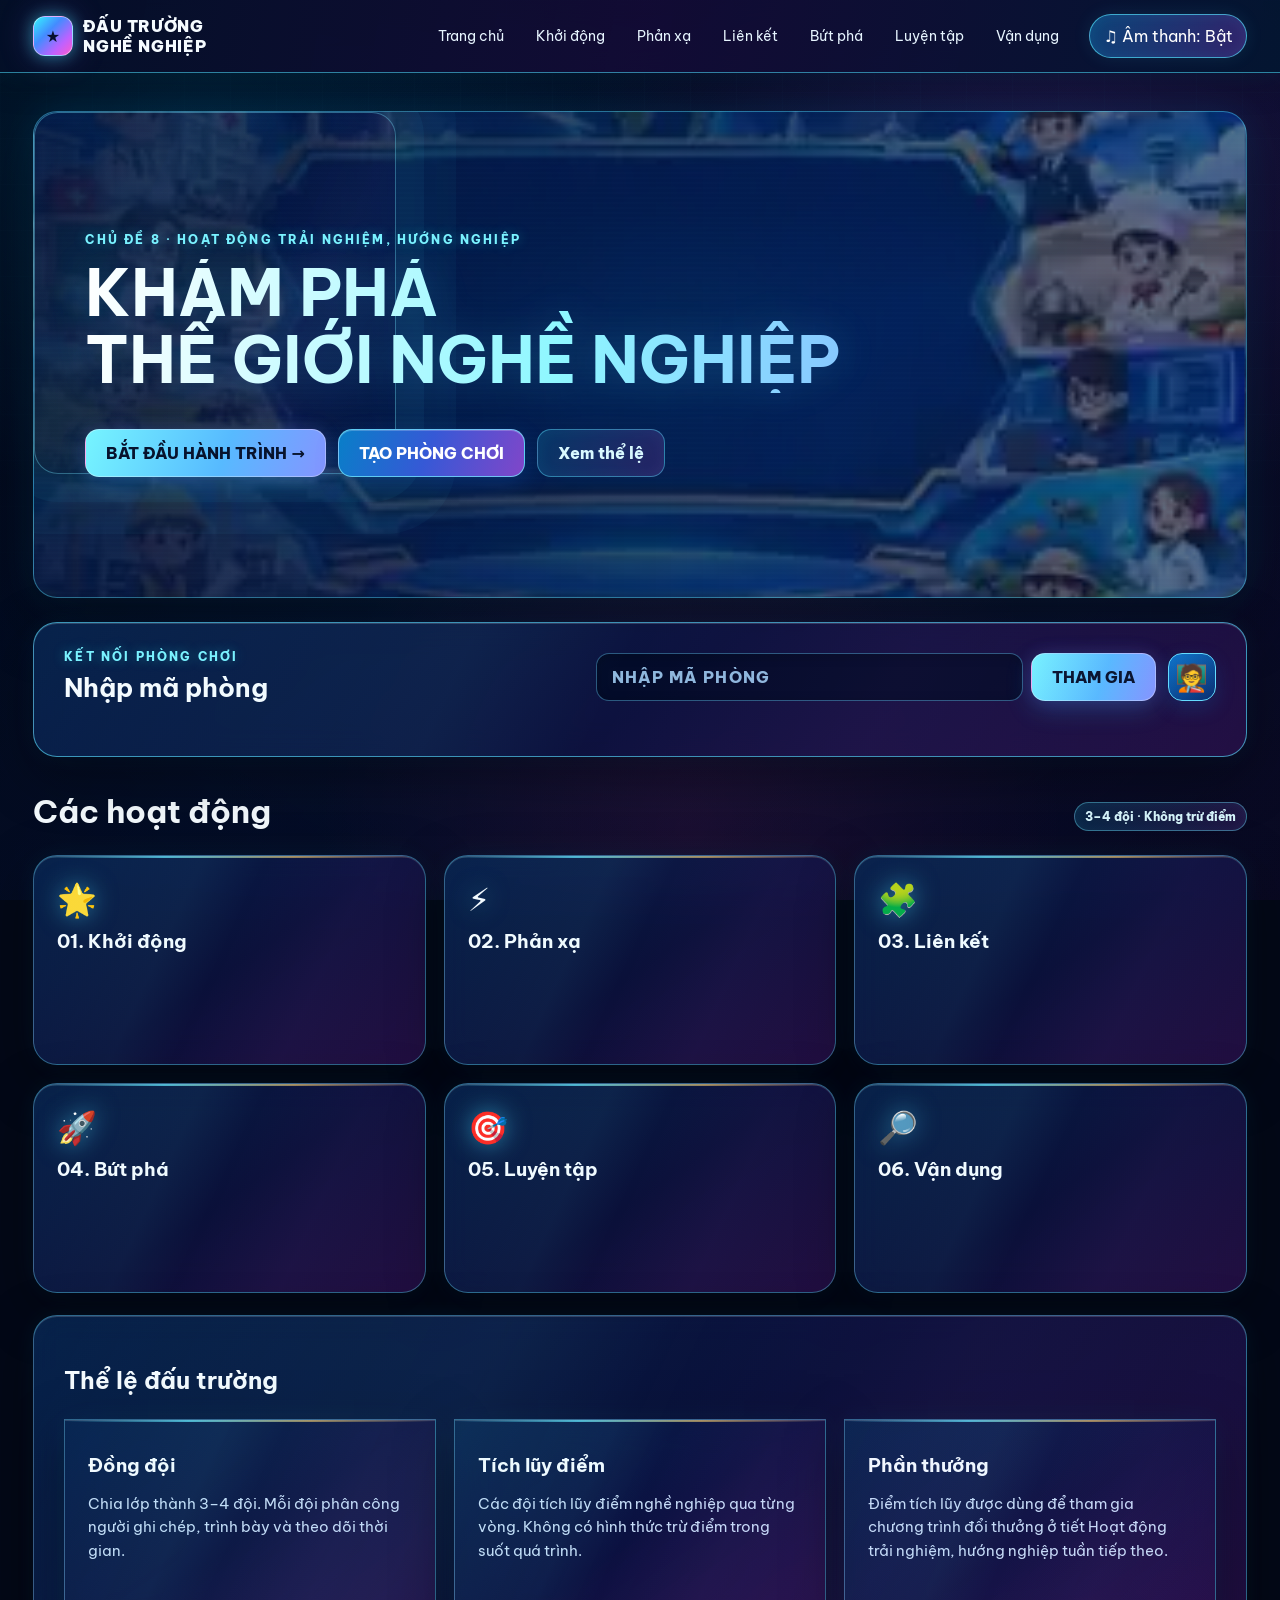
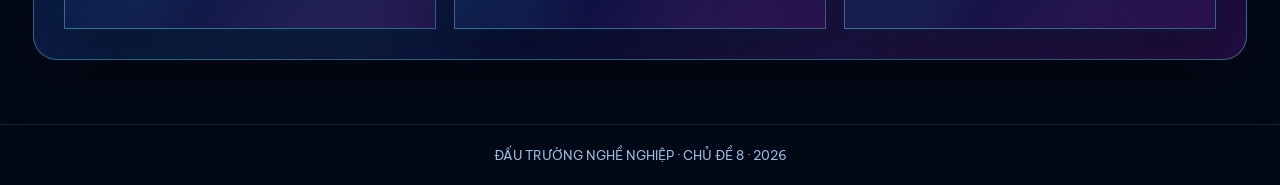
==== career-arena/index.html @ 2619bcf2 "Integrate complete Career Arena project" ====
<!doctype html><html lang="vi"><head><meta charset="utf-8"><meta name="viewport" content="width=device-width,initial-scale=1"><meta name="theme-color" content="#061b48"><title>Trang chủ | Đấu trường nghề nghiệp</title><link rel="stylesheet" href="assets/css/shared.css?v=career-arena-responsive-v20261115"><link rel="stylesheet" href="assets/css/home.css"></head><body><div class="site-bg"></div><header class="topbar"><a class="brand" href="index.html"><span class="brand-mark">★</span><span>ĐẤU TRƯỜNG<br>NGHỀ NGHIỆP</span></a><nav class="nav"><a href="index.html">Trang chủ</a><a href="pages/khoi-dong.html">Khởi động</a><a href="pages/phan-xa.html">Phản xạ</a><a href="pages/lien-ket.html">Liên kết</a><a href="pages/but-pha.html">Bứt phá</a><a href="pages/luyen-tap.html">Luyện tập</a><a href="pages/van-dung.html">Vận dụng</a></nav><button class="sound-toggle" data-sound>♫ Âm thanh: Bật</button></header><main class="wrap"><section class="panel hero reveal"><span class="eyebrow">CHỦ ĐỀ 8 · HOẠT ĐỘNG TRẢI NGHIỆM, HƯỚNG NGHIỆP</span><h1 class="title">KHÁM PHÁ<br>THẾ GIỚI NGHỀ NGHIỆP</h1><div class="actions"><a class="btn" href="pages/khoi-dong.html">BẮT ĐẦU HÀNH TRÌNH →</a><a class="btn secondary" href="room.html">TẠO PHÒNG CHƠI</a><a class="btn ghost" href="#luat">Xem thể lệ</a></div></section><section class="room-entry panel" aria-label="Tham gia phòng chơi"><div class="room-entry-main"><div class="room-entry-copy"><span class="eyebrow">KẾT NỐI PHÒNG CHƠI</span><h2>Nhập mã phòng</h2></div><form id="studentRoomForm" class="room-code-form"><label class="sr-only" for="studentRoomCode">Mã phòng học sinh</label><input id="studentRoomCode" name="roomCode" maxlength="8" autocomplete="off" autocapitalize="characters" placeholder="NHẬP MÃ PHÒNG" required><button class="btn" type="submit">THAM GIA</button></form><button id="teacherEntryToggle" class="teacher-entry-icon" type="button" aria-label="Mở đăng nhập giáo viên" aria-expanded="false" title="Dành cho giáo viên">🧑‍🏫</button></div><form id="teacherRoomForm" class="teacher-room-form hidden"><div><strong>Truy cập dành cho giáo viên</strong><p>Nhập mã giáo viên riêng do hệ thống cấp khi mở phòng trên laptop.</p></div><label class="sr-only" for="teacherRoomCode">Mã truy cập giáo viên</label><input id="teacherRoomCode" maxlength="8" autocomplete="off" autocapitalize="characters" placeholder="MÃ GIÁO VIÊN" required><button class="btn secondary" type="submit">VÀO BẢNG ĐIỀU KHIỂN</button></form><p id="roomEntryMessage" class="room-entry-message" aria-live="polite"></p></section><div class="section-head" id="luat"><h2>Các hoạt động</h2><span class="pill">3–4 đội · Không trừ điểm</span></div><section class="grid"><a class="panel card reveal" href="pages/khoi-dong.html"><div class="icon">🌟</div><h3>01. Khởi động</h3></a><a class="panel card reveal delay1" href="pages/phan-xa.html"><div class="icon">⚡</div><h3>02. Phản xạ</h3></a><a class="panel card reveal delay2" href="pages/lien-ket.html"><div class="icon">🧩</div><h3>03. Liên kết</h3></a><a class="panel card reveal" href="pages/but-pha.html"><div class="icon">🚀</div><h3>04. Bứt phá</h3></a><a class="panel card reveal delay1" href="pages/luyen-tap.html"><div class="icon">🎯</div><h3>05. Luyện tập</h3></a><a class="panel card reveal delay2" href="pages/van-dung.html"><div class="icon">🔎</div><h3>06. Vận dụng</h3></a></section><section class="panel content" style="margin-top:22px"><h2>Thể lệ đấu trường</h2><div class="grid"><div class="card"><h3>Đồng đội</h3><p>Chia lớp thành 3–4 đội. Mỗi đội phân công người ghi chép, trình bày và theo dõi thời gian.</p></div><div class="card"><h3>Tích lũy điểm</h3><p>Các đội tích lũy điểm nghề nghiệp qua từng vòng. Không có hình thức trừ điểm trong suốt quá trình.</p></div><div class="card"><h3>Phần thưởng</h3><p>Điểm tích lũy được dùng để tham gia chương trình đổi thưởng ở tiết Hoạt động trải nghiệm, hướng nghiệp tuần tiếp theo.</p></div></div></section></main><footer class="footer">ĐẤU TRƯỜNG NGHỀ NGHIỆP · CHỦ ĐỀ 8 · <span data-year></span></footer><script src="assets/js/shared.js"></script><script src="assets/js/home.js"></script></body></html>
---- career-arena/assets/css/shared.css ----
@import url('https://fonts.googleapis.com/css2?family=Be+Vietnam+Pro:wght@400;500;600;700;800;900&display=swap');
:root{--navy:#061b48;--blue:#087cf0;--cyan:#27dcff;--gold:#ffd36a;--ink:#10264d;--glass:rgba(4,25,69,.82);--line:rgba(93,218,255,.48)}*{box-sizing:border-box}html{scroll-behavior:smooth}body{margin:0;font-family:'Be Vietnam Pro',system-ui,sans-serif;color:#fff;background:#061638;min-height:100vh}a{color:inherit;text-decoration:none}button,input,textarea,select{font:inherit}.site-bg{position:fixed;inset:0;z-index:-2;background:radial-gradient(ellipse at 50% 20%,#1252a4 0,#071c49 52%,#030d25 100%)}.site-bg:after{content:'';position:absolute;inset:0;background:linear-gradient(90deg,rgba(3,12,35,.76),rgba(3,16,48,.48)),url('../images/hero.webp') center/cover;opacity:.38}.topbar{display:flex;align-items:center;justify-content:space-between;gap:16px;padding:14px clamp(16px,4vw,56px);position:relative;z-index:5;background:rgba(2,13,38,.62);border-bottom:1px solid var(--line);backdrop-filter:blur(14px)}.brand{font-weight:900;letter-spacing:.04em;display:flex;align-items:center;gap:10px}.brand-mark{width:40px;height:40px;border-radius:12px;display:grid;place-items:center;background:linear-gradient(145deg,#ffd76e,#ff8c27);color:#17316a;box-shadow:0 0 22px #ffbd4d88}.nav{display:flex;flex-wrap:wrap;gap:8px}.nav a,.nav button{border:1px solid transparent;background:transparent;color:#e7f5ff;padding:9px 13px;border-radius:999px;font-size:.86rem;cursor:pointer}.nav a:hover,.nav a.active,.nav button:hover{background:#0b69c9;border-color:#56dfff}.sound-toggle{border:1px solid var(--line);background:#0c326d;color:white;border-radius:999px;padding:9px 13px;cursor:pointer}.wrap{width:min(1180px,calc(100% - 32px));margin:0 auto;padding:38px 0 70px}.eyebrow{color:#78e8ff;text-transform:uppercase;letter-spacing:.18em;font-size:.75rem;font-weight:800}.title{font-size:clamp(2rem,5vw,4.5rem);line-height:1.05;margin:12px 0;color:#fff;text-shadow:0 4px 24px #1b9eff66}.lead{max-width:720px;color:#d3e9ff;line-height:1.7}.panel{background:linear-gradient(145deg,rgba(9,47,108,.88),rgba(4,21,61,.88));border:1px solid var(--line);border-radius:24px;box-shadow:0 18px 55px #0005,inset 0 1px #ffffff20;backdrop-filter:blur(12px)}.hero{position:relative;overflow:hidden;padding:clamp(24px,5vw,58px);min-height:420px;display:flex;flex-direction:column;justify-content:center;background:linear-gradient(90deg,rgba(3,20,59,.94),rgba(3,25,69,.72)),url('../images/hero.webp') center/cover}.hero:after{content:'';position:absolute;width:360px;height:360px;border:1px solid #4be2ff66;border-radius:50%;right:-90px;top:-100px;box-shadow:0 0 0 28px #4be2ff0c,0 0 0 60px #4be2ff0a;animation:orbit 18s linear infinite}.hero>*{position:relative;z-index:1}.actions{display:flex;gap:12px;flex-wrap:wrap;margin-top:24px}.btn{border:0;border-radius:14px;padding:13px 20px;font-weight:800;cursor:pointer;color:#07234f;background:linear-gradient(120deg,#ffe28b,#ffae38);box-shadow:0 8px 24px #ffb13a38;transition:.2s transform,.2s filter}.btn:hover{transform:translateY(-3px);filter:brightness(1.08)}.btn.secondary{color:#fff;background:linear-gradient(120deg,#0d8be9,#1351b7);border:1px solid #65ddff}.btn.ghost{color:#dff7ff;background:#ffffff0d;border:1px solid var(--line);box-shadow:none}.grid{display:grid;grid-template-columns:repeat(12,1fr);gap:18px;margin-top:24px}.card{grid-column:span 4;padding:22px;min-height:190px;transition:.25s transform,.25s border-color;position:relative;overflow:hidden}.card:hover{transform:translateY(-6px);border-color:#8df1ff}.card h3{margin:10px 0}.card p{color:#c6ddf7;line-height:1.6;font-size:.92rem}.card .icon{font-size:2rem}.section-head{display:flex;align-items:end;justify-content:space-between;gap:20px;margin:34px 0 12px}.section-head h2{margin:0;font-size:clamp(1.35rem,3vw,2rem)}.round-banner{padding:22px 26px;margin-bottom:22px;background:linear-gradient(100deg,rgba(5,24,67,.95),rgba(7,62,137,.82)),var(--banner) center/cover;border-radius:22px;border:1px solid var(--line)}.round-banner h1{margin:7px 0;font-size:clamp(2rem,4vw,3.4rem)}.content{padding:clamp(18px,3vw,30px)}.muted{color:#c7def8}.row{display:flex;gap:14px;align-items:center;flex-wrap:wrap}.teams{display:grid;grid-template-columns:repeat(4,1fr);gap:12px}.team{padding:15px;border-radius:16px;background:#061b49;border:1px solid #267cc4}.team input{width:100%;min-width:0;color:white;background:#0a2c66;border:1px solid #4c9bcf;border-radius:8px;padding:8px;margin:6px 0}.score{font-size:1.7rem;font-weight:900;color:var(--gold)}.timer{font-size:clamp(2.4rem,7vw,4rem);font-weight:900;color:var(--gold);font-variant-numeric:tabular-nums}.field{display:grid;gap:7px;margin:12px 0}.field label{font-size:.88rem;color:#bde7ff;font-weight:700}.field input,.field textarea,.field select{width:100%;border:1px solid #398bd1;background:#061b49;color:#fff;border-radius:12px;padding:12px;outline:none}.field textarea{min-height:100px;resize:vertical}.field input:focus,.field textarea:focus{border-color:#63e7ff;box-shadow:0 0 0 3px #36caff22}.question{padding:18px;border:1px solid var(--line);border-radius:16px;background:#071d4c;margin:14px 0}.option{display:block;padding:12px;margin:8px 0;border:1px solid #3478b9;border-radius:12px;cursor:pointer;background:#0a2c65}.option:has(input:checked){border-color:#ffe08b;background:#174d87}.feedback{padding:14px;border-radius:12px;margin-top:12px;display:none}.feedback.show{display:block}.correct{background:#0c633d}.wrong{background:#71342c}.progress{height:9px;border-radius:99px;background:#ffffff20;overflow:hidden}.progress span{display:block;height:100%;background:linear-gradient(90deg,#16cfff,#ffd46b);width:0;transition:width .3s}.footer{padding:22px;text-align:center;color:#9cbada;border-top:1px solid #ffffff18;font-size:.82rem}.hidden{display:none!important}.pill{display:inline-flex;padding:6px 10px;border-radius:999px;background:#0b5e9f;color:#d9f8ff;font-size:.75rem;font-weight:800}.reveal{animation:rise .7s both}.delay1{animation-delay:.12s}.delay2{animation-delay:.24s}.delay3{animation-delay:.36s}@keyframes rise{from{opacity:0;transform:translateY(22px)}to{opacity:1;transform:translateY(0)}}@keyframes orbit{to{transform:rotate(360deg)}}@media(max-width:850px){.card{grid-column:span 6}.teams{grid-template-columns:repeat(2,1fr)}.nav{display:none}.hero{min-height:360px}}@media(max-width:560px){.card{grid-column:span 12}.teams{grid-template-columns:repeat(2,minmax(0,1fr))}.wrap{width:min(100% - 22px,1180px);padding-top:22px}.topbar{padding:10px 12px}.brand{font-size:.88rem}.hero{min-height:390px}.team{padding:10px}.btn{padding:12px 15px}}


/* Career Arena graphic assets: dark grid backdrop + cyan/purple geometric overlay. */
.site-bg {
  background: #080d2b url("../images/career-arena-bg-grid.svg") center / cover no-repeat;
}
.site-bg::after {
  background-image:
    linear-gradient(90deg, rgba(3,12,35,.62), rgba(3,16,48,.34)),
    url("../images/career-arena-overlay-v-shape.svg");
  background-position: center, center;
  background-size: cover, cover;
  opacity: .24;
}
.hero,
.round-banner {
  position: relative;
  isolation: isolate;
  overflow: hidden;
}
.hero::before,
.round-banner::before {
  content: "";
  position: absolute;
  inset: 0;
  z-index: 0;
  pointer-events: none;
  background: url("../images/career-arena-overlay-v-shape.svg") center / cover no-repeat;
  opacity: .12;
}
.hero > *,
.round-banner > * {
  position: relative;
  z-index: 1;
}

/* Visual depth refresh: shared interface surfaces */
:root{--depth-shadow:0 24px 60px rgba(0,0,0,.34)}
body{background:#050d25}
.site-bg{background:radial-gradient(ellipse at 18% 8%,rgba(36,114,190,.34),transparent 42%),radial-gradient(ellipse at 82% 72%,rgba(105,58,181,.2),transparent 40%),#070d28 url("../images/career-arena-bg-grid.svg") center/cover no-repeat}
.site-bg:after{opacity:.3;background-image:linear-gradient(120deg,rgba(2,10,31,.55),rgba(3,13,38,.26)),url("../images/career-arena-overlay-v-shape.svg");background-size:cover}
.topbar{background:linear-gradient(100deg,rgba(3,13,37,.94),rgba(8,31,72,.84));border-bottom-color:rgba(94,208,255,.3);box-shadow:0 10px 34px rgba(0,0,0,.22)}
.brand-mark{border:1px solid rgba(255,255,255,.48);box-shadow:0 0 0 5px rgba(255,205,96,.08),0 9px 24px rgba(255,174,56,.28)}
.panel{background:linear-gradient(145deg,rgba(13,54,111,.9),rgba(4,17,47,.94));border-color:rgba(103,204,255,.36);box-shadow:var(--depth-shadow),inset 0 1px rgba(255,255,255,.16);backdrop-filter:blur(18px)}
.hero{border:1px solid rgba(117,220,255,.42);box-shadow:0 28px 80px rgba(0,0,0,.42),inset 0 1px rgba(255,255,255,.2)}
.hero:after{border-color:rgba(116,230,255,.42);filter:drop-shadow(0 0 16px rgba(39,220,255,.22))}
.round-banner{box-shadow:0 18px 48px rgba(0,0,0,.28),inset 0 1px rgba(255,255,255,.16)}
.card{background:linear-gradient(155deg,rgba(17,65,125,.86),rgba(4,20,54,.96));border:1px solid rgba(108,198,255,.3);box-shadow:0 16px 34px rgba(0,0,0,.2),inset 0 1px rgba(255,255,255,.13)}
.card:before{content:"";position:absolute;inset:0 0 auto;height:2px;background:linear-gradient(90deg,transparent,#61e7ff,rgba(255,211,106,.8),transparent);opacity:.72}
.card:hover{transform:translateY(-7px) scale(1.012);box-shadow:0 22px 42px rgba(0,0,0,.32),0 0 24px rgba(39,220,255,.1)}
.btn{position:relative;overflow:hidden;box-shadow:0 9px 24px rgba(255,177,58,.24),inset 0 1px rgba(255,255,255,.48)}
.btn:active{transform:translateY(1px) scale(.985)}
.btn.secondary{box-shadow:0 9px 24px rgba(0,126,230,.22),inset 0 1px rgba(255,255,255,.18)}
.btn.ghost{backdrop-filter:blur(8px)}
button:focus-visible,a:focus-visible,input:focus-visible,select:focus-visible,textarea:focus-visible{outline:2px solid #ffe08b;outline-offset:3px}
.field input,.field textarea,.field select{background:linear-gradient(145deg,rgba(3,18,47,.96),rgba(8,37,78,.92));border-color:rgba(99,183,236,.52);box-shadow:inset 0 2px 8px rgba(0,0,0,.18)}
.question,.team{background:linear-gradient(145deg,rgba(10,43,88,.96),rgba(4,19,49,.98));border-color:rgba(91,177,234,.4);box-shadow:0 12px 28px rgba(0,0,0,.18),inset 0 1px rgba(255,255,255,.08)}
.pill{border:1px solid rgba(104,222,255,.28);box-shadow:inset 0 1px rgba(255,255,255,.1)}
@media(prefers-reduced-motion:reduce){*,*::before,*::after{scroll-behavior:auto!important;animation-duration:.01ms!important;animation-iteration-count:1!important;transition-duration:.01ms!important}}

/* Responsive layout system for phone, tablet, laptop and desktop */
:root{--page-gutter:clamp(12px,3vw,48px);--content-max:1380px}
html,body{width:100%;overflow-x:clip}
img,video,canvas,svg{max-width:100%}
.wrap{width:min(var(--content-max),calc(100% - var(--page-gutter)*2));padding-top:clamp(18px,3vw,44px);padding-bottom:clamp(38px,5vw,76px)}
.topbar{min-width:0;gap:clamp(8px,1.5vw,18px);padding-inline:var(--page-gutter)}
.brand{flex:0 0 auto;min-width:0}
.nav{min-width:0;align-items:center;justify-content:flex-end;gap:clamp(3px,.55vw,8px)}
.nav a,.nav button{white-space:nowrap;padding:9px clamp(8px,.9vw,13px)}
.sound-toggle{flex:0 0 auto;white-space:nowrap}
.hero{min-height:clamp(350px,38vw,520px);padding:clamp(22px,4vw,58px)}
.hero .title{max-width:920px}
.round-banner{padding:clamp(18px,2.8vw,34px);min-width:0}
.round-banner h1{max-width:100%;font-size:clamp(1.8rem,3.2vw,3.3rem);line-height:1.15;overflow-wrap:anywhere}
.panel,.content,.question,.card,.team{min-width:0}
.content{padding:clamp(14px,2.3vw,32px)}
.grid{grid-template-columns:repeat(12,minmax(0,1fr));gap:clamp(10px,1.4vw,20px)}
.grid>.card,.wrap .content .grid>.card{grid-column:span 4;min-width:0}
.card{padding:clamp(15px,1.8vw,24px)}
.card h3,.card p,.lead,.question p{overflow-wrap:anywhere}
.field{min-width:0}
.field input,.field textarea,.field select{max-width:100%;min-width:0}
.row>*{min-width:0}
.row>.field{flex:1 1 220px}
.actions{align-items:stretch}
.actions>.btn,.actions>a.btn{display:inline-flex;align-items:center;justify-content:center}
button,.btn,a.btn,select,input[type=checkbox],input[type=radio]{touch-action:manipulation}
button,.btn{min-height:44px}
textarea{max-width:100%}
.footer{padding-inline:var(--page-gutter)}
@media(min-width:1500px){
 :root{--content-max:1480px;--page-gutter:clamp(40px,4vw,72px)}
 .topbar{padding-block:17px}
 .nav a,.nav button{font-size:.92rem;padding:10px 14px}
 .grid>.card,.wrap .content .grid>.card{grid-column:span 3}
 .content{padding:34px}
}
@media(min-width:1025px) and (max-width:1499px){
 :root{--content-max:1320px;--page-gutter:clamp(22px,2.6vw,40px)}
 .topbar{flex-wrap:wrap}
 .nav{flex:1 1 520px}
}
@media(max-width:1024px){
 .topbar{display:grid;grid-template-columns:minmax(0,1fr) auto;grid-template-areas:"brand sound" "nav nav";align-items:center}
 .topbar>.brand{grid-area:brand}
 .topbar>.nav{grid-area:nav;display:flex;flex-wrap:nowrap;justify-content:flex-start;width:100%;overflow-x:auto;overflow-y:hidden;padding:2px 0 7px;scrollbar-width:thin;overscroll-behavior-x:contain}
 .topbar>.nav a{flex:0 0 auto}
 .topbar>.sound-toggle{grid-area:sound}
 .grid>.card,.wrap .content .grid>.card{grid-column:span 6}
 .section-head{align-items:center;flex-wrap:wrap}
}
@media(max-width:680px){
 :root{--page-gutter:12px}
 .topbar{gap:8px;padding:9px var(--page-gutter)}
 .brand{font-size:.8rem;line-height:1.15;gap:8px}
 .brand-mark{width:35px;height:35px;border-radius:10px}
 .sound-toggle{padding:8px 10px;font-size:.78rem}
 .topbar>.nav{gap:5px;margin:0}
 .nav a,.nav button{padding:8px 11px;font-size:.76rem}
 .wrap{width:calc(100% - var(--page-gutter)*2);padding-top:16px;padding-bottom:38px}
 .hero{min-height:340px;padding:22px 18px;border-radius:18px}
 .hero:after{width:220px;height:220px;right:-100px;top:-70px}
 .title{font-size:clamp(1.9rem,9vw,3rem)}
 .round-banner{margin-bottom:14px;padding:18px 16px;border-radius:16px}
 .round-banner h1{font-size:clamp(1.55rem,7.6vw,2.4rem)}
 .section-head{gap:9px;margin:22px 0 10px}
 .section-head h2{font-size:1.15rem}
 .content{padding:14px;border-radius:17px}
 .grid{grid-template-columns:minmax(0,1fr);gap:10px;margin-top:15px}
 .grid>.card,.wrap .content .grid>.card{grid-column:1/-1;min-height:0;padding:15px}
 .card:hover{transform:none}
 .card p{font-size:.9rem}
 .row{gap:9px}
 .row>.field{flex-basis:100%}
 .actions{display:grid;grid-template-columns:1fr;gap:9px;margin-top:16px}
 .actions>.btn,.actions>a.btn{width:100%;min-height:48px}
 .btn{padding:12px 15px;border-radius:12px}
 .field{margin:10px 0}
 .field input,.field textarea,.field select{padding:12px;font-size:16px}
 .field textarea{min-height:110px}
 .timer{font-size:clamp(2.5rem,13vw,3.8rem)}
 .footer{font-size:.74rem;padding:18px 12px}
}
@media(max-width:380px){
 :root{--page-gutter:9px}
 .topbar{padding:8px 9px}
 .brand{font-size:.72rem}
 .brand-mark{width:31px;height:31px}
 .sound-toggle{font-size:.7rem;padding:7px 8px}
 .nav a,.nav button{font-size:.7rem;padding:7px 9px}
 .content{padding:12px}
 .round-banner h1{font-size:1.5rem}
 .btn{font-size:.88rem}
}


/* Smooth ambient motion for the activity space */
.site-bg{transition:background .65s ease}
.btn{transition:transform .22s ease,filter .22s ease,box-shadow .22s ease}
.btn:not(:disabled):active{transform:translateY(1px) scale(.985)}
.card,.panel,.round-banner{backface-visibility:hidden}
@media(prefers-reduced-motion:reduce){.site-bg,.btn{transition:none!important}}

/* CYBER ARENA VISUAL SYSTEM */
:root{
 --neon-cyan:#35f4ff;--neon-blue:#438cff;--neon-violet:#a66bff;
 --neon-pink:#ff4fd8;--neon-lime:#b7ff65;--neon-orange:#ff9d42;
 --holo-border:rgba(103,232,255,.42);
 --holo-glass:rgba(5,18,54,.76);
}
body{background:#030817;color:#f5fbff}
.site-bg{background:
 radial-gradient(ellipse at 14% 14%,rgba(0,190,255,.28),transparent 34%),
 radial-gradient(ellipse at 84% 18%,rgba(176,65,255,.24),transparent 33%),
 radial-gradient(ellipse at 54% 92%,rgba(255,54,183,.16),transparent 38%),
 linear-gradient(135deg,#020817 0%,#071638 46%,#100b2b 100%)}
.site-bg:before{content:"";position:absolute;inset:0;pointer-events:none;opacity:.25;
 background-image:linear-gradient(rgba(89,221,255,.13) 1px,transparent 1px),linear-gradient(90deg,rgba(89,221,255,.13) 1px,transparent 1px);
 background-size:46px 46px;mask-image:linear-gradient(to bottom,black,transparent 92%);animation:holoGridDrift 26s linear infinite}
.site-bg:after{background:radial-gradient(ellipse at 50% 40%,transparent 12%,rgba(2,7,22,.48) 100%),linear-gradient(115deg,rgba(2,9,28,.55),rgba(7,12,43,.25));opacity:.9}
.topbar{background:linear-gradient(100deg,rgba(3,15,39,.92),rgba(20,11,54,.88),rgba(3,22,49,.92));border-bottom:1px solid rgba(78,226,255,.55);box-shadow:0 8px 34px rgba(0,0,0,.24),0 1px 22px rgba(39,205,255,.09)}
.brand-mark{background:linear-gradient(135deg,#35f4ff 0%,#438cff 38%,#bd62ff 72%,#ff59ce 100%);color:#06112e;box-shadow:0 0 16px #35f4ff77,0 0 34px #a66bff44}
.nav a:hover,.nav a.active,.nav button:hover{background:linear-gradient(110deg,rgba(16,194,255,.22),rgba(164,82,255,.25),rgba(255,73,205,.16));border-color:#67eaff;box-shadow:inset 0 0 14px rgba(83,221,255,.12),0 0 18px rgba(83,221,255,.13)}
.sound-toggle{background:linear-gradient(110deg,rgba(17,104,171,.58),rgba(101,52,171,.48));border-color:rgba(85,230,255,.65);box-shadow:inset 0 0 14px rgba(71,220,255,.09),0 0 18px rgba(71,220,255,.1)}
.title{background:linear-gradient(100deg,#fff 0%,#8ff7ff 28%,#82aaff 55%,#f19cff 82%,#fff 100%);background-size:220% auto;-webkit-background-clip:text;background-clip:text;color:transparent;text-shadow:none;filter:drop-shadow(0 0 18px rgba(71,207,255,.2));animation:holoTitleFlow 9s linear infinite}
.eyebrow{color:#7af2ff;text-shadow:0 0 12px rgba(53,244,255,.35)}
.panel,.card{border:1px solid rgba(102,225,255,.4);background:linear-gradient(145deg,rgba(8,39,83,.86),rgba(12,18,65,.84) 52%,rgba(44,17,78,.76));box-shadow:0 18px 55px rgba(0,0,0,.38),inset 0 1px rgba(255,255,255,.16),0 0 24px rgba(49,194,255,.075);backdrop-filter:blur(16px)}
.panel:after,.card:after{content:"";position:absolute;inset:0;pointer-events:none;border-radius:inherit;background:linear-gradient(115deg,transparent 0%,rgba(98,239,255,.055) 35%,transparent 48%,rgba(208,112,255,.045) 70%,transparent 100%);opacity:.9}
.hero{background:linear-gradient(115deg,rgba(2,18,52,.94),rgba(11,29,79,.78) 46%,rgba(43,15,75,.76)),url('../images/hero.webp') center/cover;border:1px solid rgba(87,227,255,.42);box-shadow:0 22px 65px rgba(0,0,0,.35),0 0 38px rgba(39,201,255,.12)}
.hero:before{content:"";position:absolute;inset:0;pointer-events:none;background:repeating-linear-gradient(0deg,transparent 0 3px,rgba(115,232,255,.035) 4px,transparent 5px);opacity:.52}
.btn{color:#07132d;background:linear-gradient(110deg,#76f5ff 0%,#57baff 32%,#9b82ff 67%,#ff83dc 100%);background-size:180% 180%;box-shadow:0 8px 26px rgba(44,183,255,.23),0 0 18px rgba(156,104,255,.13);border:1px solid rgba(255,255,255,.32);transition:transform .22s ease,filter .22s ease,box-shadow .22s ease,background-position .45s ease}
.btn:hover{background-position:100% 0;filter:brightness(1.1);box-shadow:0 12px 30px rgba(44,183,255,.28),0 0 24px rgba(201,94,255,.2)}
.btn.secondary{color:#fff;background:linear-gradient(110deg,#087fc8,#3659d6 48%,#8146c9);border:1px solid rgba(118,232,255,.75);box-shadow:0 8px 24px rgba(25,121,238,.2),inset 0 1px rgba(255,255,255,.22)}
.btn.ghost{color:#d9f9ff;background:linear-gradient(110deg,rgba(12,76,123,.55),rgba(76,40,123,.48));border:1px solid rgba(91,224,255,.45);box-shadow:inset 0 0 16px rgba(76,217,255,.07)}
.pill{background:linear-gradient(100deg,rgba(28,159,213,.2),rgba(133,74,205,.2));border-color:rgba(110,230,255,.42);box-shadow:inset 0 0 12px rgba(89,219,255,.06)}
input,textarea,select{background:rgba(3,12,38,.82)!important;border-color:rgba(104,208,255,.4)!important;color:#f4fbff!important;box-shadow:inset 0 2px 12px rgba(0,0,0,.18)}
input:focus,textarea:focus,select:focus{outline:0;border-color:#56edff!important;box-shadow:0 0 0 3px rgba(64,219,255,.14),0 0 18px rgba(64,219,255,.16)!important}
@keyframes holoGridDrift{to{background-position:46px 46px}}
@keyframes holoTitleFlow{to{background-position:220% center}}
@media(prefers-reduced-motion:reduce){.site-bg:before,.title{animation:none!important}}
---- career-arena/assets/css/home.css ----
.hero{background-image:linear-gradient(90deg,rgba(3,20,59,.92),rgba(3,25,69,.62)),url("../images/hero.webp")} .hero .title{max-width:780px}.card{min-height:210px}.card .icon{filter:drop-shadow(0 0 12px #47dfff88)}
.room-entry{margin:24px 0 32px;padding:22px clamp(16px,3vw,30px);border-color:rgba(91,224,255,.62)}
.room-entry-main{display:flex;align-items:center;gap:12px}
.room-entry-copy{flex:1;min-width:190px}
.room-entry-copy h2{margin:6px 0;font-size:clamp(1.2rem,2.5vw,1.65rem)}
.room-entry-copy p,.teacher-room-form p{margin:5px 0 0;color:#c6ddf7;font-size:.88rem;line-height:1.5}
.room-code-form{display:flex;gap:8px;flex:1.1;max-width:560px}
.room-code-form input,.teacher-room-form input{min-width:0;flex:1;border:1px solid #55c8f5;background:#041b49;color:#fff;border-radius:13px;padding:13px 15px;font-weight:800;letter-spacing:.12em;text-transform:uppercase;outline:none}
.room-code-form input:focus,.teacher-room-form input:focus{border-color:#ffe08b;box-shadow:0 0 0 3px #36caff25}
.room-code-form input::placeholder,.teacher-room-form input::placeholder{color:#8fb8dd;letter-spacing:.08em}
.teacher-entry-icon{flex:0 0 48px;width:48px;height:48px;border:1px solid #64ddff;border-radius:14px;background:linear-gradient(145deg,#0e75ca,#082e70);color:#fff;font-size:1.65rem;cursor:pointer;box-shadow:0 7px 20px #007bd533}
.teacher-entry-icon:hover,.teacher-entry-icon[aria-expanded="true"]{background:linear-gradient(145deg,#ffdc82,#ffad38);color:#09254d;border-color:#ffe5a0}
.teacher-room-form{display:flex;align-items:center;gap:12px;margin-top:16px;padding-top:16px;border-top:1px solid #ffffff20}
.teacher-room-form>div{flex:1}
.teacher-room-form strong{font-size:.95rem}
.teacher-room-form input{max-width:220px}
.room-entry-message{min-height:1.2em;margin:8px 0 0;color:#ffe08b;font-size:.84rem}
.sr-only{position:absolute;width:1px;height:1px;padding:0;margin:-1px;overflow:hidden;clip:rect(0,0,0,0);white-space:nowrap;border:0}
@media(max-width:760px){.room-entry-main{display:grid;grid-template-columns:minmax(0,1fr) 48px}.room-entry-copy{grid-column:1/-1}.room-code-form{width:100%;max-width:none}.teacher-entry-icon{grid-column:2;grid-row:2}.teacher-room-form{display:grid;grid-template-columns:1fr}.teacher-room-form input{max-width:none;width:100%}}
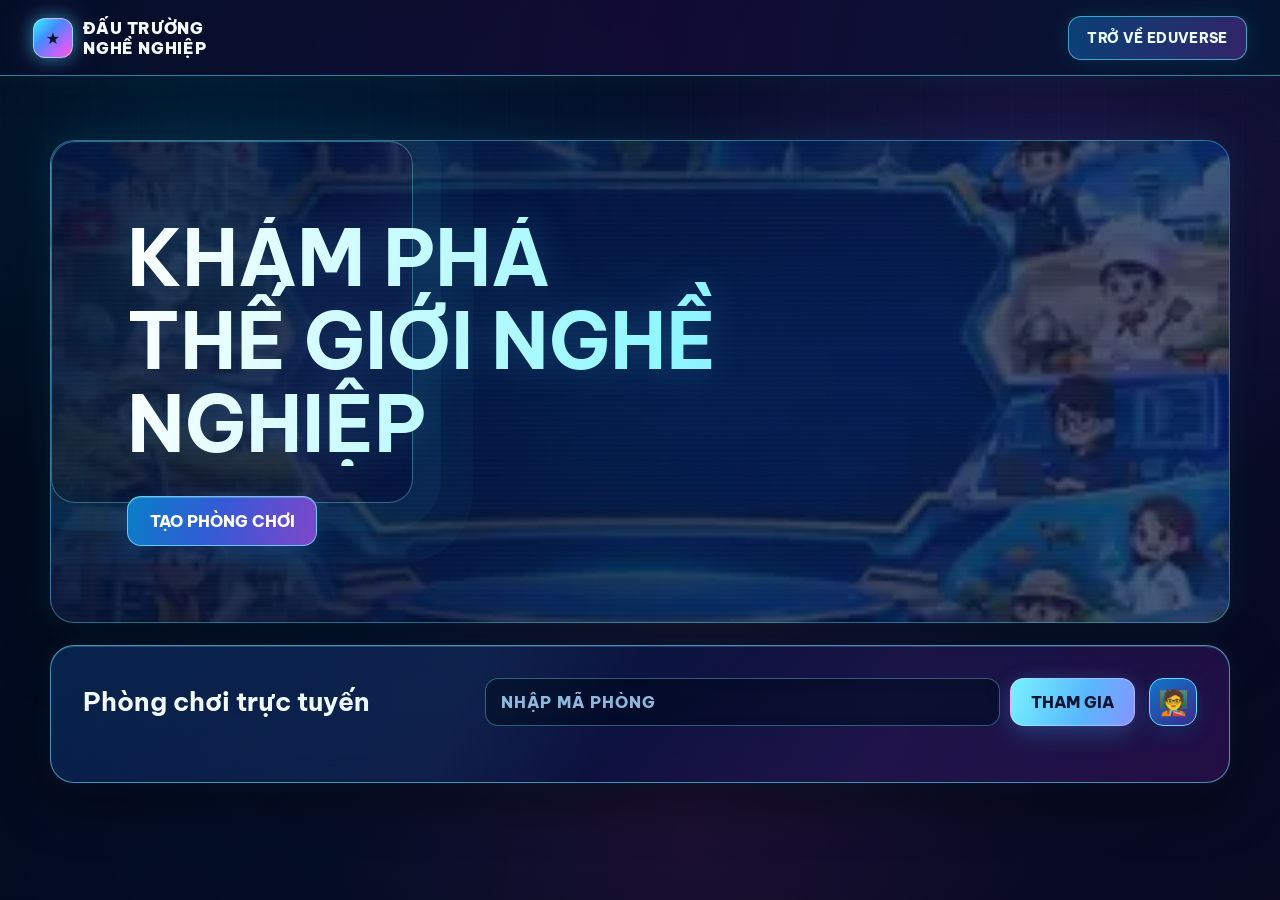
==== commit 68043bb0: "Integrate complete Career Arena project" ====
--- a/career-arena/index.html
+++ b/career-arena/index.html
@@ -1 +1,51 @@
-<!doctype html><html lang="vi"><head><meta charset="utf-8"><meta name="viewport" content="width=device-width,initial-scale=1"><meta name="theme-color" content="#061b48"><title>Trang chủ | Đấu trường nghề nghiệp</title><link rel="stylesheet" href="assets/css/shared.css?v=career-arena-responsive-v20261115"><link rel="stylesheet" href="assets/css/home.css"></head><body><div class="site-bg"></div><header class="topbar"><a class="brand" href="index.html"><span class="brand-mark">★</span><span>ĐẤU TRƯỜNG<br>NGHỀ NGHIỆP</span></a><nav class="nav"><a href="index.html">Trang chủ</a><a href="pages/khoi-dong.html">Khởi động</a><a href="pages/phan-xa.html">Phản xạ</a><a href="pages/lien-ket.html">Liên kết</a><a href="pages/but-pha.html">Bứt phá</a><a href="pages/luyen-tap.html">Luyện tập</a><a href="pages/van-dung.html">Vận dụng</a></nav><button class="sound-toggle" data-sound>♫ Âm thanh: Bật</button></header><main class="wrap"><section class="panel hero reveal"><span class="eyebrow">CHỦ ĐỀ 8 · HOẠT ĐỘNG TRẢI NGHIỆM, HƯỚNG NGHIỆP</span><h1 class="title">KHÁM PHÁ<br>THẾ GIỚI NGHỀ NGHIỆP</h1><div class="actions"><a class="btn" href="pages/khoi-dong.html">BẮT ĐẦU HÀNH TRÌNH →</a><a class="btn secondary" href="room.html">TẠO PHÒNG CHƠI</a><a class="btn ghost" href="#luat">Xem thể lệ</a></div></section><section class="room-entry panel" aria-label="Tham gia phòng chơi"><div class="room-entry-main"><div class="room-entry-copy"><span class="eyebrow">KẾT NỐI PHÒNG CHƠI</span><h2>Nhập mã phòng</h2></div><form id="studentRoomForm" class="room-code-form"><label class="sr-only" for="studentRoomCode">Mã phòng học sinh</label><input id="studentRoomCode" name="roomCode" maxlength="8" autocomplete="off" autocapitalize="characters" placeholder="NHẬP MÃ PHÒNG" required><button class="btn" type="submit">THAM GIA</button></form><button id="teacherEntryToggle" class="teacher-entry-icon" type="button" aria-label="Mở đăng nhập giáo viên" aria-expanded="false" title="Dành cho giáo viên">🧑‍🏫</button></div><form id="teacherRoomForm" class="teacher-room-form hidden"><div><strong>Truy cập dành cho giáo viên</strong><p>Nhập mã giáo viên riêng do hệ thống cấp khi mở phòng trên laptop.</p></div><label class="sr-only" for="teacherRoomCode">Mã truy cập giáo viên</label><input id="teacherRoomCode" maxlength="8" autocomplete="off" autocapitalize="characters" placeholder="MÃ GIÁO VIÊN" required><button class="btn secondary" type="submit">VÀO BẢNG ĐIỀU KHIỂN</button></form><p id="roomEntryMessage" class="room-entry-message" aria-live="polite"></p></section><div class="section-head" id="luat"><h2>Các hoạt động</h2><span class="pill">3–4 đội · Không trừ điểm</span></div><section class="grid"><a class="panel card reveal" href="pages/khoi-dong.html"><div class="icon">🌟</div><h3>01. Khởi động</h3></a><a class="panel card reveal delay1" href="pages/phan-xa.html"><div class="icon">⚡</div><h3>02. Phản xạ</h3></a><a class="panel card reveal delay2" href="pages/lien-ket.html"><div class="icon">🧩</div><h3>03. Liên kết</h3></a><a class="panel card reveal" href="pages/but-pha.html"><div class="icon">🚀</div><h3>04. Bứt phá</h3></a><a class="panel card reveal delay1" href="pages/luyen-tap.html"><div class="icon">🎯</div><h3>05. Luyện tập</h3></a><a class="panel card reveal delay2" href="pages/van-dung.html"><div class="icon">🔎</div><h3>06. Vận dụng</h3></a></section><section class="panel content" style="margin-top:22px"><h2>Thể lệ đấu trường</h2><div class="grid"><div class="card"><h3>Đồng đội</h3><p>Chia lớp thành 3–4 đội. Mỗi đội phân công người ghi chép, trình bày và theo dõi thời gian.</p></div><div class="card"><h3>Tích lũy điểm</h3><p>Các đội tích lũy điểm nghề nghiệp qua từng vòng. Không có hình thức trừ điểm trong suốt quá trình.</p></div><div class="card"><h3>Phần thưởng</h3><p>Điểm tích lũy được dùng để tham gia chương trình đổi thưởng ở tiết Hoạt động trải nghiệm, hướng nghiệp tuần tiếp theo.</p></div></div></section></main><footer class="footer">ĐẤU TRƯỜNG NGHỀ NGHIỆP · CHỦ ĐỀ 8 · <span data-year></span></footer><script src="assets/js/shared.js"></script><script src="assets/js/home.js"></script></body></html>+<!doctype html>
+<html lang="vi">
+<head>
+<meta charset="utf-8">
+<meta name="viewport" content="width=device-width,initial-scale=1">
+<meta name="theme-color" content="#061b48">
+<title>Đấu trường nghề nghiệp | Career Arena</title>
+<link rel="stylesheet" href="assets/css/shared.css?v=career-arena-responsive-v20261115">
+<link rel="stylesheet" href="assets/css/home.css?v=eduverse-home-20261120">
+</head>
+<body>
+<div class="site-bg"></div>
+<header class="topbar">
+  <a class="brand" href="index.html" aria-label="Đấu trường nghề nghiệp">
+    <span class="brand-mark">★</span>
+    <span>ĐẤU TRƯỜNG<br>NGHỀ NGHIỆP</span>
+  </a>
+  <a class="back-to-eduverse" href="https://historyandgeegraphyeducation.github.io/Eduverse/#ev?tab=practice">TRỞ VỀ EDUVERSE</a>
+</header>
+<main class="wrap home-wrap">
+  <section class="panel hero reveal">
+    <h1 class="title">KHÁM PHÁ<br>THẾ GIỚI NGHỀ NGHIỆP</h1>
+    <div class="actions">
+      <a class="btn secondary" href="room.html">TẠO PHÒNG CHƠI</a>
+    </div>
+  </section>
+  <section class="room-entry panel" aria-label="Phòng chơi trực tuyến">
+    <div class="room-entry-main">
+      <div class="room-entry-copy">
+        <h2>Phòng chơi trực tuyến</h2>
+      </div>
+      <form id="studentRoomForm" class="room-code-form">
+        <label class="sr-only" for="studentRoomCode">Mã phòng</label>
+        <input id="studentRoomCode" name="roomCode" maxlength="8" autocomplete="off" autocapitalize="characters" placeholder="NHẬP MÃ PHÒNG" required>
+        <button class="btn" type="submit">THAM GIA</button>
+      </form>
+      <button id="teacherEntryToggle" class="teacher-entry-icon" type="button" aria-label="Truy cập dành cho giáo viên" aria-expanded="false" title="Giáo viên">🧑‍🏫</button>
+    </div>
+    <form id="teacherRoomForm" class="teacher-room-form hidden">
+      <strong>Truy cập dành cho giáo viên</strong>
+      <label class="sr-only" for="teacherRoomCode">Mã truy cập giáo viên</label>
+      <input id="teacherRoomCode" maxlength="8" autocomplete="off" autocapitalize="characters" placeholder="MÃ GIÁO VIÊN" required>
+      <button class="btn secondary" type="submit">VÀO BẢNG ĐIỀU KHIỂN</button>
+    </form>
+    <p id="roomEntryMessage" class="room-entry-message" aria-live="polite"></p>
+  </section>
+</main>
+<script src="assets/js/shared.js"></script>
+<script src="assets/js/home.js?v=eduverse-home-20261120"></script>
+</body>
+</html>
--- a/career-arena/assets/css/home.css
+++ b/career-arena/assets/css/home.css
@@ -1,19 +1,52 @@
-.hero{background-image:linear-gradient(90deg,rgba(3,20,59,.92),rgba(3,25,69,.62)),url("../images/hero.webp")} .hero .title{max-width:780px}.card{min-height:210px}.card .icon{filter:drop-shadow(0 0 12px #47dfff88)}
-.room-entry{margin:24px 0 32px;padding:22px clamp(16px,3vw,30px);border-color:rgba(91,224,255,.62)}
-.room-entry-main{display:flex;align-items:center;gap:12px}
-.room-entry-copy{flex:1;min-width:190px}
-.room-entry-copy h2{margin:6px 0;font-size:clamp(1.2rem,2.5vw,1.65rem)}
-.room-entry-copy p,.teacher-room-form p{margin:5px 0 0;color:#c6ddf7;font-size:.88rem;line-height:1.5}
-.room-code-form{display:flex;gap:8px;flex:1.1;max-width:560px}
-.room-code-form input,.teacher-room-form input{min-width:0;flex:1;border:1px solid #55c8f5;background:#041b49;color:#fff;border-radius:13px;padding:13px 15px;font-weight:800;letter-spacing:.12em;text-transform:uppercase;outline:none}
+.home-wrap{width:min(1180px,calc(100% - 32px));padding-top:clamp(26px,5vw,68px);padding-bottom:clamp(36px,7vw,90px)}
+.topbar{min-height:76px}
+.back-to-eduverse{display:inline-flex;align-items:center;justify-content:center;min-height:44px;padding:11px 18px;border:1px solid rgba(93,230,255,.62);border-radius:13px;color:#e9fbff;font-size:.88rem;font-weight:800;letter-spacing:.025em;background:linear-gradient(110deg,rgba(11,105,174,.55),rgba(102,54,166,.48));box-shadow:0 0 20px rgba(53,220,255,.12);transition:transform .2s ease,filter .2s ease}
+.back-to-eduverse:hover{transform:translateY(-2px);filter:brightness(1.15)}
+.hero{min-height:clamp(300px,36vw,470px);padding:clamp(26px,6vw,76px);background-image:linear-gradient(100deg,rgba(3,15,48,.92),rgba(8,25,68,.7)),url("../images/hero.webp");background-position:center;background-size:cover}
+.hero .title{max-width:900px;margin:0;font-size:clamp(2.2rem,6vw,5.2rem);line-height:1.08}
+.hero .actions{margin-top:30px}
+.hero .actions .btn{min-width:190px;min-height:50px}
+.room-entry{margin:22px 0 0;padding:clamp(18px,3vw,32px);border-color:rgba(91,224,255,.62)}
+.room-entry-main{display:flex;align-items:center;gap:14px}
+.room-entry-copy{flex:0 0 auto;min-width:210px}
+.room-entry-copy h2{margin:0;font-size:clamp(1.15rem,2.5vw,1.65rem)}
+.room-code-form{display:flex;gap:10px;flex:1;max-width:650px;margin-left:auto}
+.room-code-form input,.teacher-room-form input{width:100%;min-width:0;flex:1;border:1px solid #55c8f5;background:#041b49;color:#fff;border-radius:13px;padding:13px 15px;font-weight:800;letter-spacing:.1em;text-transform:uppercase;outline:none}
 .room-code-form input:focus,.teacher-room-form input:focus{border-color:#ffe08b;box-shadow:0 0 0 3px #36caff25}
-.room-code-form input::placeholder,.teacher-room-form input::placeholder{color:#8fb8dd;letter-spacing:.08em}
-.teacher-entry-icon{flex:0 0 48px;width:48px;height:48px;border:1px solid #64ddff;border-radius:14px;background:linear-gradient(145deg,#0e75ca,#082e70);color:#fff;font-size:1.65rem;cursor:pointer;box-shadow:0 7px 20px #007bd533}
+.room-code-form input::placeholder,.teacher-room-form input::placeholder{color:#8fb8dd;letter-spacing:.06em}
+.teacher-entry-icon{flex:0 0 48px;width:48px;height:48px;border:1px solid #64ddff;border-radius:14px;background:linear-gradient(145deg,#0e75ca,#382b8c);color:#fff;font-size:1.55rem;cursor:pointer;box-shadow:0 7px 20px #007bd533}
 .teacher-entry-icon:hover,.teacher-entry-icon[aria-expanded="true"]{background:linear-gradient(145deg,#ffdc82,#ffad38);color:#09254d;border-color:#ffe5a0}
-.teacher-room-form{display:flex;align-items:center;gap:12px;margin-top:16px;padding-top:16px;border-top:1px solid #ffffff20}
-.teacher-room-form>div{flex:1}
-.teacher-room-form strong{font-size:.95rem}
-.teacher-room-form input{max-width:220px}
+.teacher-room-form{display:flex;align-items:center;gap:12px;margin-top:18px;padding-top:18px;border-top:1px solid #ffffff20}
+.teacher-room-form strong{flex:1;font-size:.95rem}
+.teacher-room-form input{max-width:280px}
 .room-entry-message{min-height:1.2em;margin:8px 0 0;color:#ffe08b;font-size:.84rem}
 .sr-only{position:absolute;width:1px;height:1px;padding:0;margin:-1px;overflow:hidden;clip:rect(0,0,0,0);white-space:nowrap;border:0}
-@media(max-width:760px){.room-entry-main{display:grid;grid-template-columns:minmax(0,1fr) 48px}.room-entry-copy{grid-column:1/-1}.room-code-form{width:100%;max-width:none}.teacher-entry-icon{grid-column:2;grid-row:2}.teacher-room-form{display:grid;grid-template-columns:1fr}.teacher-room-form input{max-width:none;width:100%}}
+@media(max-width:760px){
+ .home-wrap{width:calc(100% - 24px);padding-top:20px}
+ .topbar{padding:10px 12px;gap:10px}
+ .brand{font-size:.8rem}
+ .back-to-eduverse{padding:9px 11px;font-size:.72rem;white-space:nowrap}
+ .hero{min-height:310px;padding:26px 20px;border-radius:18px}
+ .hero .title{font-size:clamp(2rem,9vw,3.4rem)}
+ .hero .actions{margin-top:23px}
+ .hero .actions .btn{width:100%}
+ .room-entry{padding:18px;border-radius:18px}
+ .room-entry-main{display:grid;grid-template-columns:minmax(0,1fr) 48px;gap:12px}
+ .room-entry-copy{grid-column:1/-1;min-width:0}
+ .room-code-form{grid-column:1/-1;display:grid;grid-template-columns:minmax(0,1fr) auto;width:100%;max-width:none;margin:0}
+ .room-code-form input{font-size:16px;padding:12px 10px}
+ .room-code-form .btn{padding:12px 13px}
+ .teacher-entry-icon{grid-column:2;grid-row:3}
+ .teacher-room-form{display:grid;grid-template-columns:minmax(0,1fr);gap:10px}
+ .teacher-room-form input{max-width:none}
+ .teacher-room-form .btn{width:100%}
+}
+@media(max-width:380px){
+ .topbar{padding-inline:9px}
+ .brand{font-size:.7rem;gap:7px}
+ .brand-mark{width:31px;height:31px}
+ .back-to-eduverse{font-size:.66rem;padding:8px 9px}
+ .room-code-form{grid-template-columns:minmax(0,1fr)}
+ .room-code-form .btn{width:100%}
+}
+@media(prefers-reduced-motion:reduce){.back-to-eduverse{transition:none}}
